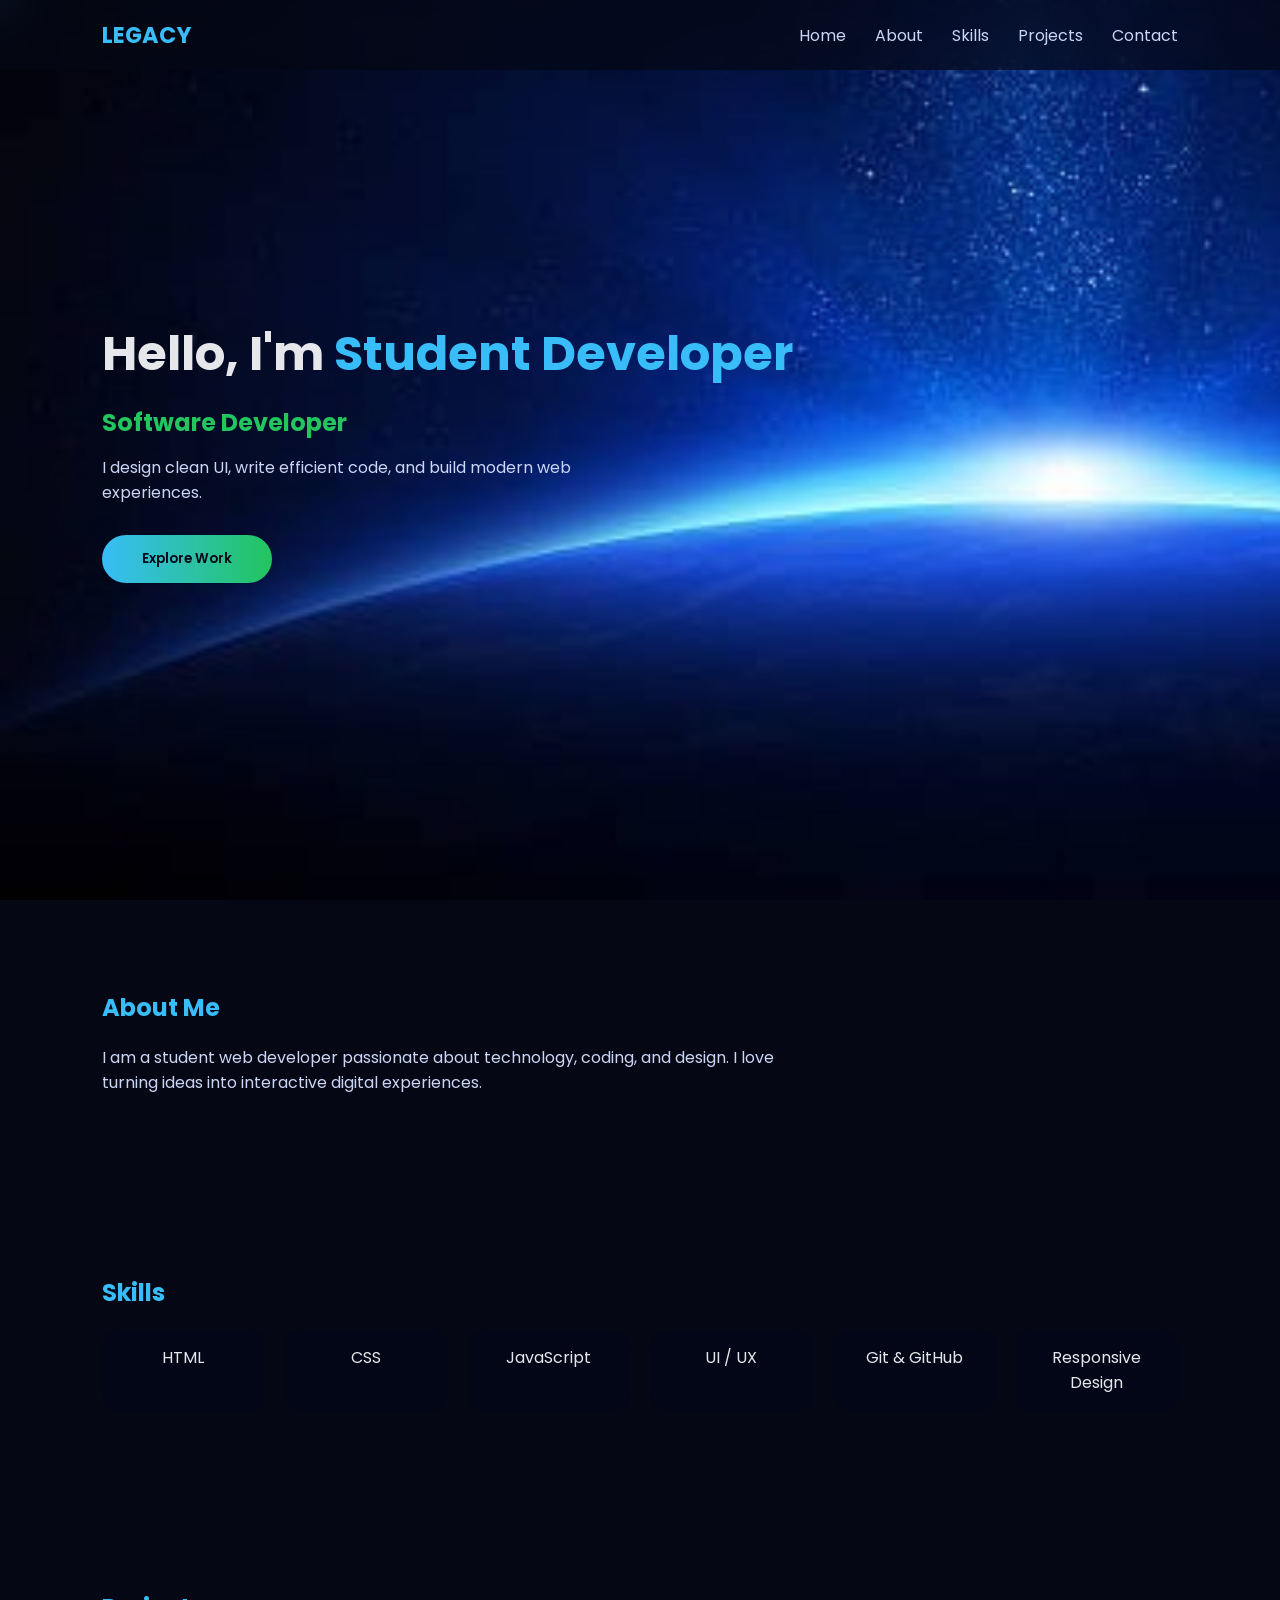
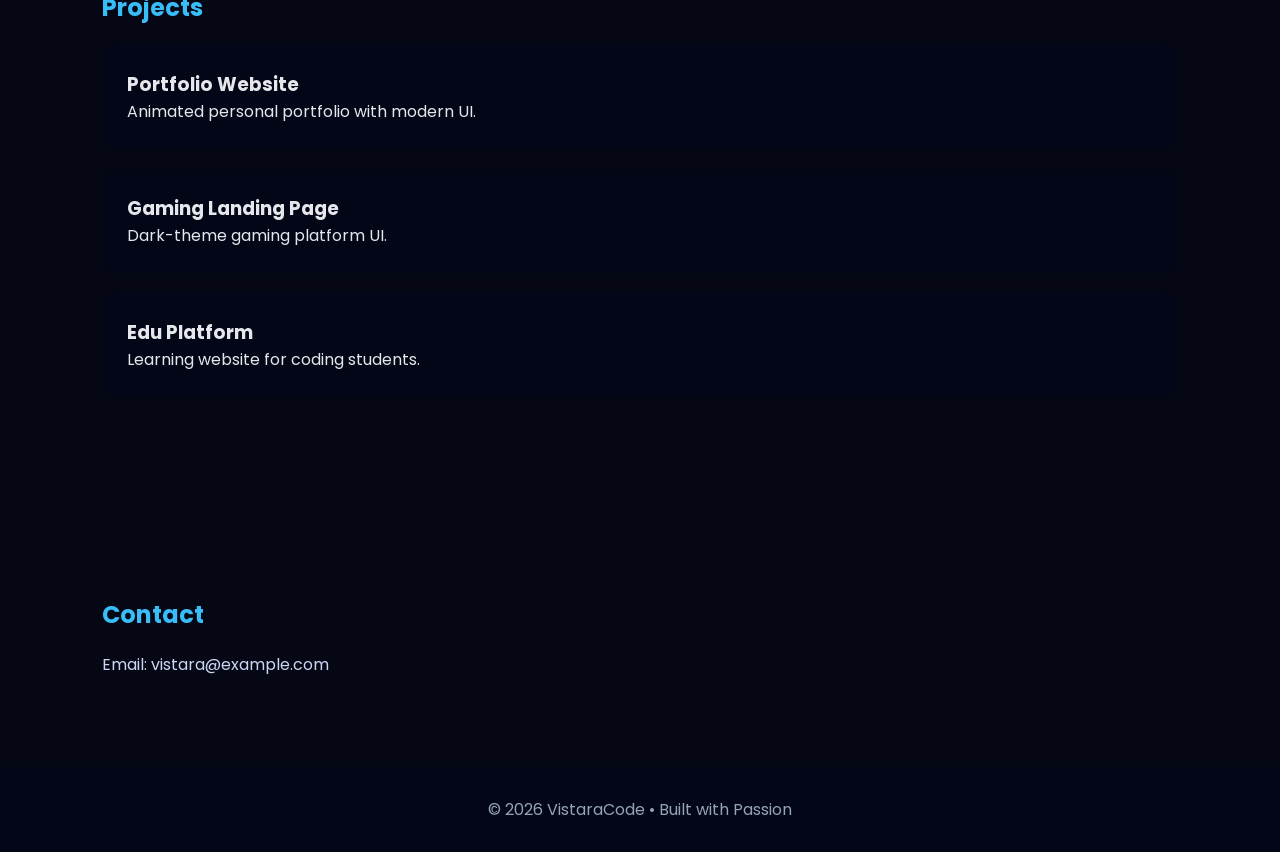
==== main.html @ fbb5d7d7 "main.html" ====
<!DOCTYPE html>
<html lang="en">
<head>
  <meta charset="UTF-8">
  <meta name="viewport" content="width=device-width, initial-scale=1.0">
  <title>Student Portfolio | Web Developer</title>

  <!-- Google Font -->
  <link href="https://fonts.googleapis.com/css2?family=Poppins:wght@300;400;600;700&display=swap" rel="stylesheet">

  <link rel="stylesheet" href="style.css">
</head>
<body>

<header>
  <div class="logo" style="">LEGACY</div>
  <nav>
    <a href="#home">Home</a>
    <a href="#about">About</a>
    <a href="#skills">Skills</a>
    <a href="#projects">Projects</a>
    <a href="#contact">Contact</a>
  </nav>
</header>

<!-- HERO -->
<section class="hero" id="home">
  <div class="hero-content">
    <h1>Hello, I'm <span>Student Developer</span></h1>
    <h2 id="role">Software Developer</h2>
    <p>I design clean UI, write efficient code, and build modern web experiences.</p>
    <button>Explore Work</button>
  </div>
</section>

<!-- ABOUT -->
<section class="about" id="about">
  <h2>About Me</h2>
  <p>
    I am a student web developer passionate about technology, coding, and design.
    I love turning ideas into interactive digital experiences.
  </p>
</section>

<!-- SKILLS -->
<section class="skills" id="skills">
  <h2>Skills</h2>
  <div class="skill-grid">
    <div class="skill-card">HTML</div>
    <div class="skill-card">CSS</div>
    <div class="skill-card">JavaScript</div>
    <div class="skill-card">UI / UX</div>
    <div class="skill-card">Git & GitHub</div>
    <div class="skill-card">Responsive Design</div>
  </div>
</section>

<!-- PROJECTS -->
<section class="projects" id="projects">
  <h2>Projects</h2>

  <div class="project-card">
    <h3>Portfolio Website</h3>
    <p>Animated personal portfolio with modern UI.</p>
  </div>

  <div class="project-card">
    <h3>Gaming Landing Page</h3>
    <p>Dark-theme gaming platform UI.</p>
  </div>

  <div class="project-card">
    <h3>Edu Platform</h3>
    <p>Learning website for coding students.</p>
  </div>
</section>

<!-- CONTACT -->
<section class="contact" id="contact">
  <h2>Contact</h2>
  <p>Email: vistara@example.com</p>
</section>

<footer>
  © 2026 VistaraCode • Built with Passion
</footer>
<div class="cursor-glow"></div>

<script src="script.js"></script>
</body>
</html>
---- style.css ----
*{
  margin:0;
  padding:0;
  box-sizing:border-box;
  font-family:'Poppins',sans-serif;
}
html{
  scroll-behavior:smooth;
}

*{
  transition:
    color .3s ease,
    background .3s ease,
    transform .3s ease,
    box-shadow .3s ease,
    opacity .3s ease;
}

body{
  background:#050814;
  color:#e5e7eb;
  overflow-x:hidden;
}

header{
  position:fixed;
  top:0;
  width:100%;
  padding:18px 8%;
  display:flex;
  justify-content:space-between;
  align-items:center;
  background:rgba(5,8,20,0.7);
  backdrop-filter:blur(10px);
  z-index:100;
}
header{
  transition:background .4s ease, box-shadow .4s ease;
}

header:hover{
  background:rgba(5,8,20,0.85);
  box-shadow:0 10px 30px rgba(0,0,0,.4);
}


.logo{
  font-size:1.4rem;
  font-weight:700;
  color:#38bdf8;
}

nav a{
  margin-left:25px;
  color:#cbd5f5;
  text-decoration:none;
  position:relative;
  transition:.3s;
}

nav a::after{
  content:'';
  position:absolute;
  bottom:-6px;
  left:0;
  width:0;
  height:2px;
  background:#38bdf8;
  transition:.3s;
}

nav a:hover{
  color:#38bdf8;
}
nav a:hover::after{
  width:100%;
}

/* HERO */
.hero{
  min-height:100vh;
  display:flex;
  align-items:center;
  padding:0 8%;
  background-image: url("Images/im.jpeg");
  background-size: cover;
}
.hero{
  position:relative;
  overflow:hidden;
}

.hero::after{
  content:'';
  position:absolute;
  inset:0;
  background:
    radial-gradient(circle at 20% 20%, rgba(56,189,248,.12), transparent 40%),
    radial-gradient(circle at 80% 80%, rgba(34,197,94,.12), transparent 40%);
  z-index:-1;
  transition:transform .2s ease;
}

.hero h1,
.hero h2,
.hero p{
  transition:transform .5s ease, opacity .5s ease;
}

.hero:hover h1{
  transform:translateY(-4px);
}

.hero:hover p{
  opacity:.9;
}


.hero-content{
  animation:fadeUp 1.2s ease forwards;
}

.hero h1{
  font-size:3rem;
}
.hero h1 span{
  color:#38bdf8;
}

.hero h2{
  margin:15px 0;
  color:#22c55e;
}

.hero p{
  max-width:500px;
  color:#cbd5f5;
}

.hero button{
  margin-top:30px;
  padding:14px 40px;
  border:none;
  border-radius:30px;
  background:linear-gradient(to right,#38bdf8,#22c55e);
  color:#020617;
  font-weight:600;
  cursor:pointer;
  transition:
    transform .3s ease,
    box-shadow .3s ease,
    background .4s ease;
}

.hero button:hover{
  transform:translateY(-3px) scale(1.05);
  box-shadow:0 20px 40px rgba(56,189,248,.4);
}


/* SECTIONS */
section{
  padding:90px 8%;
}

h2{
  color:#38bdf8;
  margin-bottom:20px;
}

/* ABOUT */
.about p{
  max-width:700px;
  color:#cbd5f5;
}

/* SKILLS */
.skill-grid{
  display:grid;
  grid-template-columns:repeat(auto-fit,minmax(150px,1fr));
  gap:20px;
}

.skill-card{
  background:#020617;
  padding:15px;
  text-align:center;
  border-radius:15px;
  transition:
    transform .35s ease,
    box-shadow .35s ease,
    background .35s ease;
}

.skill-card:hover{
  background:#020617;
  transform:translateY(-10px);
  box-shadow:0 20px 45px rgba(56,189,248,.35);
}

.project-card{
  background:#020617;
  padding:25px;
  border-radius:15px;
  margin-bottom:20px;
  transition:
    transform .35s ease,
    box-shadow .35s ease;
}

.project-card:hover{
  transform:translateY(-8px) scale(1.02);
  box-shadow:0 25px 55px rgba(34,197,94,.3);
}



/* CONTACT */
.contact p{
  color:#cbd5f5;
}

footer{
  text-align:center;
  padding:30px;
  background:#020617;
  color:#94a3b8;
}

@keyframes fadeUp{
  from{
    opacity:0;
    transform:translateY(40px);
  }
  to{
    opacity:1;
    transform:translateY(0);
  }
}

@media(max-width:768px){
  header{
    flex-direction:column;
    gap:10px;
  }
  .hero h1{
    font-size:2.2rem;
  }
}
.cursor-glow{
  position:fixed;
  top:0;
  left:0;
  width:150px;
  height:150px;
  border-radius:50%;
  pointer-events:none;
  background:radial-gradient(
    circle,
    rgba(56,189,248,0.15),
    rgba(56,189,248,0.05),
    transparent 60%
  );
  transform:translate(-50%,-50%);
  z-index:0;
  transition:opacity .3s ease;
}
.hero button,
.skill-card,
.project-card{
  transition:
    transform .25s ease,
    box-shadow .25s ease;
  will-change:transform;
}
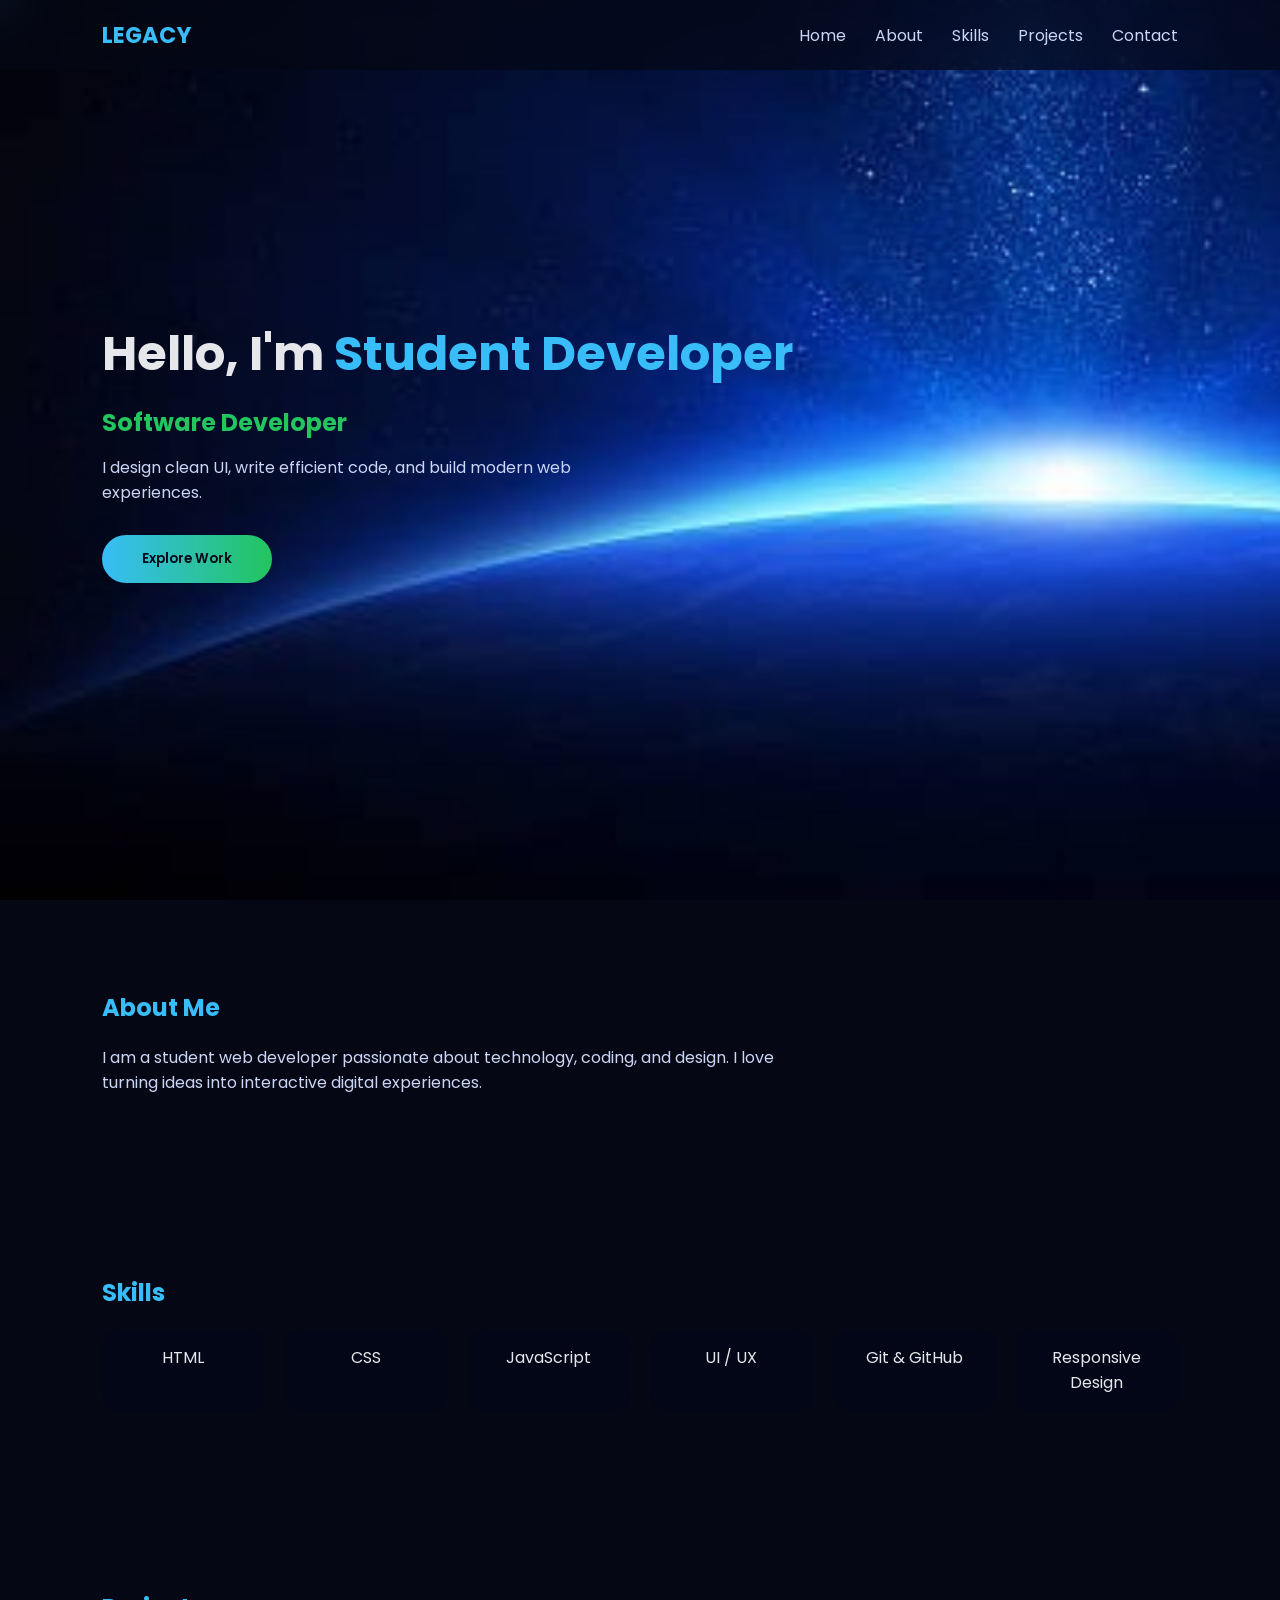
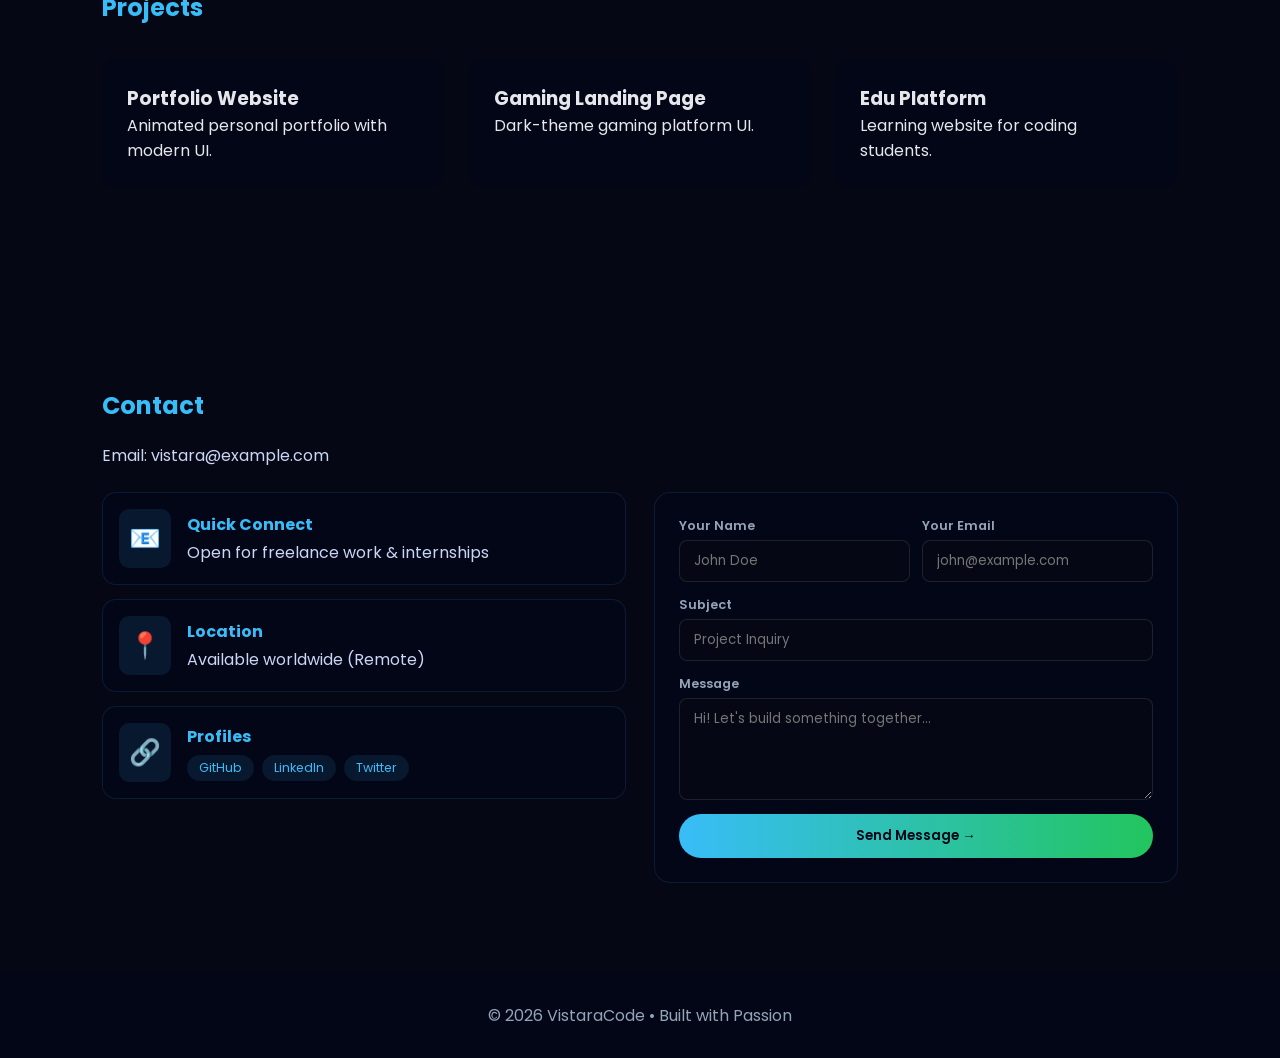
==== commit 8719a46b: "contact" ====
--- a/main.html
+++ b/main.html
@@ -13,7 +13,7 @@
 <body>
 
 <header>
-  <div class="logo" style="">LEGACY</div>
+  <div class="logo">LEGACY</div>
   <nav>
     <a href="#home">Home</a>
     <a href="#about">About</a>
@@ -79,6 +79,56 @@
 <section class="contact" id="contact">
   <h2>Contact</h2>
   <p>Email: vistara@example.com</p>
+  <div class="contact-wrapper">
+    <div class="contact-info">
+      <div class="info-card">
+        <span class="info-icon">&#128231;</span>
+        <div class="info-text">
+          <h3>Quick Connect</h3>
+          <p>Open for freelance work &amp; internships</p>
+        </div>
+      </div>
+      <div class="info-card">
+        <span class="info-icon">&#128205;</span>
+        <div class="info-text">
+          <h3>Location</h3>
+          <p>Available worldwide (Remote)</p>
+        </div>
+      </div>
+      <div class="info-card">
+        <span class="info-icon">&#128279;</span>
+        <div class="info-text">
+          <h3>Profiles</h3>
+          <div class="social-tags">
+            <a href="https://github.com" target="_blank" rel="noreferrer">GitHub</a>
+            <a href="https://linkedin.com" target="_blank" rel="noreferrer">LinkedIn</a>
+            <a href="https://twitter.com" target="_blank" rel="noreferrer">Twitter</a>
+          </div>
+        </div>
+      </div>
+    </div>
+    <form class="contact-form" onsubmit="event.preventDefault();alert('Message sent successfully!');">
+      <div class="form-row">
+        <div class="form-group">
+          <label for="c-name">Your Name</label>
+          <input type="text" id="c-name" placeholder="John Doe" required>
+        </div>
+        <div class="form-group">
+          <label for="c-email">Your Email</label>
+          <input type="email" id="c-email" placeholder="john@example.com" required>
+        </div>
+      </div>
+      <div class="form-group">
+        <label for="c-sub">Subject</label>
+        <input type="text" id="c-sub" placeholder="Project Inquiry" required>
+      </div>
+      <div class="form-group">
+        <label for="c-msg">Message</label>
+        <textarea id="c-msg" rows="4" placeholder="Hi! Let's build something together..." required></textarea>
+      </div>
+      <button type="submit" class="contact-btn">Send Message &rarr;</button>
+    </form>
+  </div>
 </section>
 
 <footer>
--- a/style.css
+++ b/style.css
@@ -274,3 +274,53 @@
     box-shadow .25s ease;
   will-change:transform;
 }
+.projects{display:grid;grid-template-columns:repeat(auto-fit,minmax(260px,1fr));gap:24px;}
+.projects h2{grid-column:1/-1;margin-bottom:10px;}
+.contact-wrapper{
+  display:grid;
+  grid-template-columns:repeat(auto-fit,minmax(280px,1fr));
+  gap:28px;
+  margin-top:24px;
+}
+.contact-info{display:flex;flex-direction:column;gap:14px;}
+.info-card{
+  display:flex;
+  align-items:center;
+  gap:16px;
+  background:#020617;
+  padding:16px;
+  border-radius:14px;
+  border:1px solid rgba(56,189,248,.12);
+}
+.info-card:hover{border-color:#38bdf8;transform:translateX(5px);}
+.info-icon{font-size:1.6rem;background:rgba(56,189,248,.1);padding:10px;border-radius:10px;}
+.info-text h3{font-size:1rem;color:#38bdf8;margin-bottom:3px;}
+.social-tags{display:flex;gap:8px;margin-top:6px;}
+.social-tags a{padding:4px 12px;background:rgba(56,189,248,.1);color:#38bdf8;border-radius:20px;font-size:.78rem;text-decoration:none;}
+.social-tags a:hover{background:#38bdf8;color:#020617;}
+.contact-form{
+  display:flex;
+  flex-direction:column;
+  gap:14px;
+  background:#020617;
+  padding:24px;
+  border-radius:16px;
+  border:1px solid rgba(56,189,248,.12);
+}
+.form-row{display:flex;gap:12px;}
+.form-group{display:flex;flex-direction:column;gap:5px;flex:1;}
+.form-group label{font-size:.8rem;font-weight:600;color:#94a3b8;}
+.form-group input,
+.form-group textarea{
+  width:100%;
+  padding:10px 14px;
+  background:#050814;
+  border:1px solid rgba(255,255,255,.1);
+  border-radius:8px;
+  color:#fff;
+  font-family:inherit;
+}
+.form-group input:focus,.form-group textarea:focus{border-color:#38bdf8;box-shadow:0 0 12px rgba(56,189,248,.25);}
+.contact-btn{padding:12px 28px;border:none;border-radius:25px;background:linear-gradient(to right,#38bdf8,#22c55e);color:#020617;font-weight:600;cursor:pointer;}
+.contact-btn:hover{transform:translateY(-2px);box-shadow:0 12px 25px rgba(56,189,248,.4);}
+@media(max-width:600px){.form-row{flex-direction:column;}}
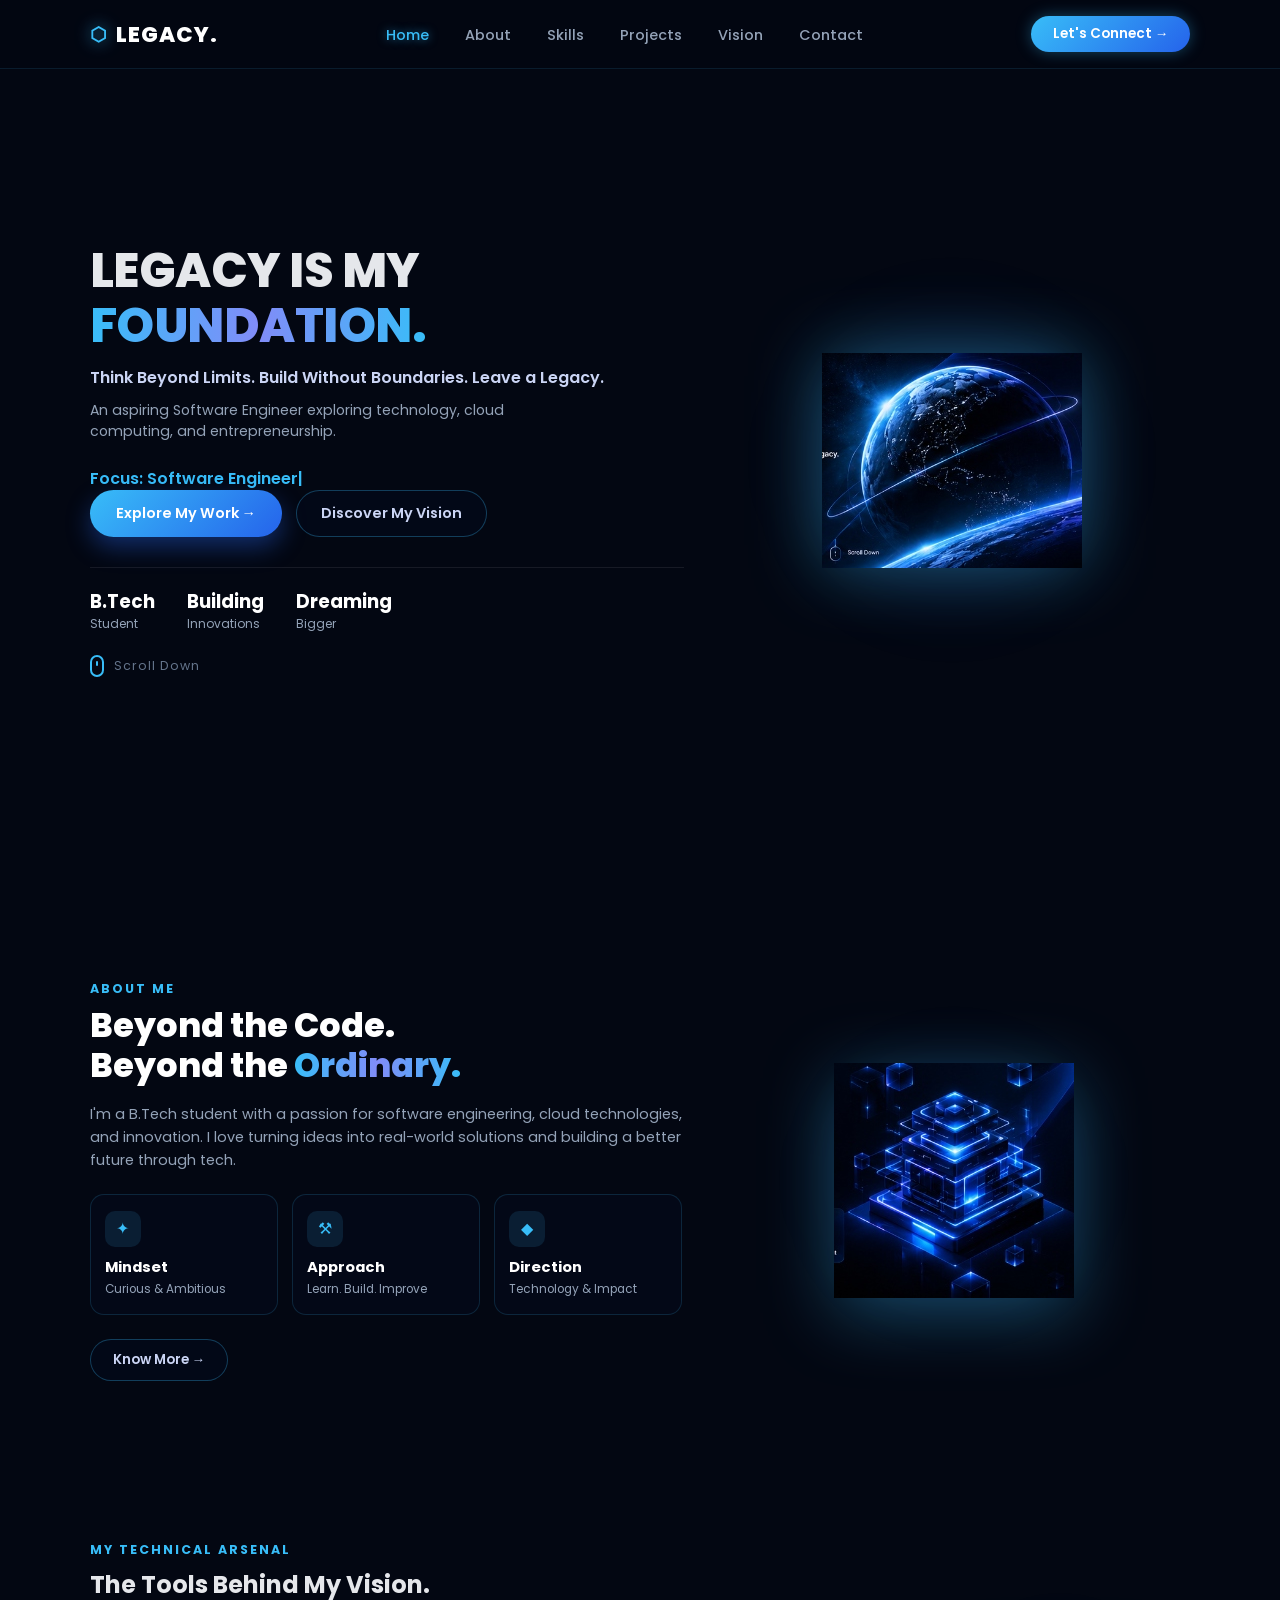
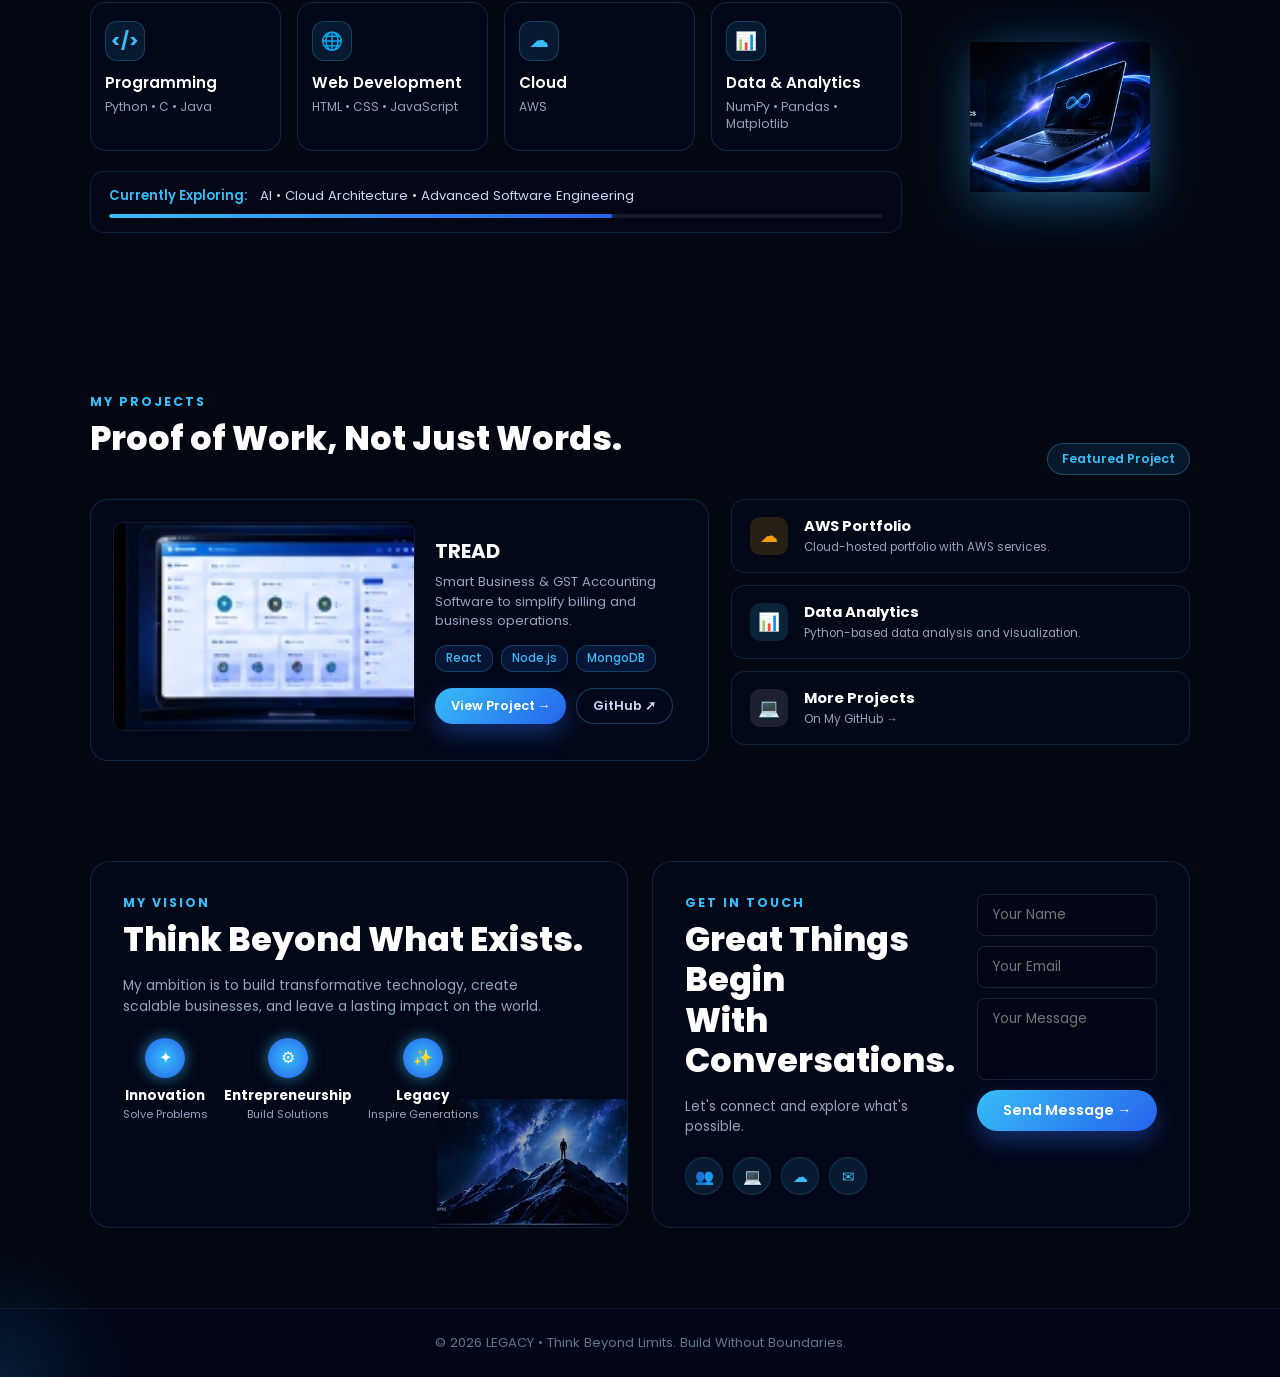
==== commit 14aa91f2: "Javascript added" ====
--- a/main.html
+++ b/main.html
@@ -3,139 +3,207 @@
 <head>
   <meta charset="UTF-8">
   <meta name="viewport" content="width=device-width, initial-scale=1.0">
-  <title>Student Portfolio | Web Developer</title>
-
-  <!-- Google Font -->
-  <link href="https://fonts.googleapis.com/css2?family=Poppins:wght@300;400;600;700&display=swap" rel="stylesheet">
-
+  <title>LEGACY | Software Engineer &amp; Developer</title>
+  <link href="https://fonts.googleapis.com/css2?family=Poppins:wght@300;400;500;600;700;800&display=swap" rel="stylesheet">
   <link rel="stylesheet" href="style.css">
 </head>
 <body>
 
 <header>
-  <div class="logo">LEGACY</div>
+  <div class="logo"><span class="logo-icon">&#11041;</span> LEGACY.</div>
   <nav>
     <a href="#home">Home</a>
     <a href="#about">About</a>
     <a href="#skills">Skills</a>
     <a href="#projects">Projects</a>
+    <a href="#vision">Vision</a>
     <a href="#contact">Contact</a>
   </nav>
+  <a href="#contact" class="nav-btn">Let's Connect &rarr;</a>
 </header>
 
 <!-- HERO -->
 <section class="hero" id="home">
-  <div class="hero-content">
-    <h1>Hello, I'm <span>Student Developer</span></h1>
-    <h2 id="role">Software Developer</h2>
-    <p>I design clean UI, write efficient code, and build modern web experiences.</p>
-    <button>Explore Work</button>
+  <div class="hero-left">
+    <h1 class="hero-title">LEGACY IS MY<br><span class="gradient-text">FOUNDATION.</span></h1>
+    <p class="hero-sub">Think Beyond Limits. Build Without Boundaries. Leave a Legacy.</p>
+    <p class="hero-desc">An aspiring Software Engineer exploring technology, cloud computing, and entrepreneurship.</p>
+    <div class="hero-actions">
+      <a href="#projects" class="btn-primary">Explore My Work &rarr;</a>
+      <a href="#vision" class="btn-outline">Discover My Vision</a>
+    </div>
+    <div class="hero-stats">
+      <div class="stat-item"><h4>B.Tech</h4><p>Student</p></div>
+      <div class="stat-item"><h4>Building</h4><p>Innovations</p></div>
+      <div class="stat-item"><h4>Dreaming</h4><p>Bigger</p></div>
+    </div>
+    <div class="scroll-down"><span class="mouse-icon"></span> Scroll Down</div>
+  </div>
+  <div class="hero-visual">
+    <div class="globe-glow"></div>
+    <img src="Images/hero-globe.png" alt="Cosmic Tech Globe" class="globe-img">
   </div>
 </section>
 
 <!-- ABOUT -->
 <section class="about" id="about">
-  <h2>About Me</h2>
-  <p>
-    I am a student web developer passionate about technology, coding, and design.
-    I love turning ideas into interactive digital experiences.
-  </p>
+  <div class="about-left">
+    <div class="section-tag">ABOUT ME</div>
+    <h2 class="section-title">Beyond the Code.<br>Beyond the <span class="gradient-text">Ordinary.</span></h2>
+    <p class="about-desc">I'm a B.Tech student with a passion for software engineering, cloud technologies, and innovation. I love turning ideas into real-world solutions and building a better future through tech.</p>
+    <div class="about-cards">
+      <div class="about-card">
+        <div class="card-icon">&#10022;</div>
+        <h4>Mindset</h4>
+        <p>Curious &amp; Ambitious</p>
+      </div>
+      <div class="about-card">
+        <div class="card-icon">&#9874;</div>
+        <h4>Approach</h4>
+        <p>Learn. Build. Improve</p>
+      </div>
+      <div class="about-card">
+        <div class="card-icon">&#9670;</div>
+        <h4>Direction</h4>
+        <p>Technology &amp; Impact</p>
+      </div>
+    </div>
+    <a href="#contact" class="btn-outline btn-know">Know More &rarr;</a>
+  </div>
+  <div class="about-visual">
+    <div class="stack-glow"></div>
+    <img src="Images/about-stack.png" alt="3D Isometric Tech Stack" class="stack-img">
+  </div>
 </section>
 
 <!-- SKILLS -->
 <section class="skills" id="skills">
-  <h2>Skills</h2>
-  <div class="skill-grid">
-    <div class="skill-card">HTML</div>
-    <div class="skill-card">CSS</div>
-    <div class="skill-card">JavaScript</div>
-    <div class="skill-card">UI / UX</div>
-    <div class="skill-card">Git & GitHub</div>
-    <div class="skill-card">Responsive Design</div>
+  <div class="section-tag">MY TECHNICAL ARSENAL</div>
+  <h2 class="arsenal-title">The Tools Behind My Vision.</h2>
+  <div class="arsenal-layout">
+    <div class="arsenal-main">
+      <div class="arsenal-grid">
+        <div class="arsenal-card">
+          <div class="arsenal-icon">&lt;/&gt;</div>
+          <h3>Programming</h3>
+          <p>Python &bull; C &bull; Java</p>
+        </div>
+        <div class="arsenal-card">
+          <div class="arsenal-icon">&#127760;</div>
+          <h3>Web Development</h3>
+          <p>HTML &bull; CSS &bull; JavaScript</p>
+        </div>
+        <div class="arsenal-card">
+          <div class="arsenal-icon">&#9729;</div>
+          <h3>Cloud</h3>
+          <p>AWS</p>
+        </div>
+        <div class="arsenal-card">
+          <div class="arsenal-icon">&#128202;</div>
+          <h3>Data &amp; Analytics</h3>
+          <p>NumPy &bull; Pandas &bull; Matplotlib</p>
+        </div>
+      </div>
+      <div class="exploring-box">
+        <div class="exploring-header">
+          <span class="exploring-tag">Currently Exploring:</span>
+          <span class="exploring-desc">AI &bull; Cloud Architecture &bull; Advanced Software Engineering</span>
+        </div>
+        <div class="exploring-bar"><div class="exploring-fill"></div></div>
+      </div>
+    </div>
+    <div class="arsenal-visual">
+      <div class="visual-glow"></div>
+      <img src="Images/skills-laptop.png" alt="Futuristic Tech Workspace">
+    </div>
   </div>
 </section>
 
 <!-- PROJECTS -->
 <section class="projects" id="projects">
-  <h2>Projects</h2>
-
-  <div class="project-card">
-    <h3>Portfolio Website</h3>
-    <p>Animated personal portfolio with modern UI.</p>
-  </div>
-
-  <div class="project-card">
-    <h3>Gaming Landing Page</h3>
-    <p>Dark-theme gaming platform UI.</p>
-  </div>
-
-  <div class="project-card">
-    <h3>Edu Platform</h3>
-    <p>Learning website for coding students.</p>
-  </div>
-</section>
-
-<!-- CONTACT -->
-<section class="contact" id="contact">
-  <h2>Contact</h2>
-  <p>Email: vistara@example.com</p>
-  <div class="contact-wrapper">
-    <div class="contact-info">
-      <div class="info-card">
-        <span class="info-icon">&#128231;</span>
-        <div class="info-text">
-          <h3>Quick Connect</h3>
-          <p>Open for freelance work &amp; internships</p>
-        </div>
-      </div>
-      <div class="info-card">
-        <span class="info-icon">&#128205;</span>
-        <div class="info-text">
-          <h3>Location</h3>
-          <p>Available worldwide (Remote)</p>
-        </div>
-      </div>
-      <div class="info-card">
-        <span class="info-icon">&#128279;</span>
-        <div class="info-text">
-          <h3>Profiles</h3>
-          <div class="social-tags">
-            <a href="https://github.com" target="_blank" rel="noreferrer">GitHub</a>
-            <a href="https://linkedin.com" target="_blank" rel="noreferrer">LinkedIn</a>
-            <a href="https://twitter.com" target="_blank" rel="noreferrer">Twitter</a>
-          </div>
-        </div>
-      </div>
-    </div>
-    <form class="contact-form" onsubmit="event.preventDefault();alert('Message sent successfully!');">
-      <div class="form-row">
-        <div class="form-group">
-          <label for="c-name">Your Name</label>
-          <input type="text" id="c-name" placeholder="John Doe" required>
-        </div>
-        <div class="form-group">
-          <label for="c-email">Your Email</label>
-          <input type="email" id="c-email" placeholder="john@example.com" required>
-        </div>
-      </div>
-      <div class="form-group">
-        <label for="c-sub">Subject</label>
-        <input type="text" id="c-sub" placeholder="Project Inquiry" required>
-      </div>
-      <div class="form-group">
-        <label for="c-msg">Message</label>
-        <textarea id="c-msg" rows="4" placeholder="Hi! Let's build something together..." required></textarea>
-      </div>
-      <button type="submit" class="contact-btn">Send Message &rarr;</button>
+  <div class="projects-top">
+    <div>
+      <div class="section-tag">MY PROJECTS</div>
+      <h2 class="section-title">Proof of Work, Not Just Words.</h2>
+    </div>
+    <span class="badge-featured">Featured Project</span>
+  </div>
+  <div class="projects-layout">
+    <div class="featured-card">
+      <div class="mockup-wrap">
+        <img src="Images/project-mockup.png" alt="TREAD Dashboard UI" class="mockup-img">
+      </div>
+      <div class="featured-details">
+        <h3>TREAD</h3>
+        <p>Smart Business &amp; GST Accounting Software to simplify billing and business operations.</p>
+        <div class="tech-tags">
+          <span>React</span><span>Node.js</span><span>MongoDB</span>
+        </div>
+        <div class="project-btns">
+          <a href="#" class="btn-primary btn-sm">View Project &rarr;</a>
+          <a href="https://github.com/prince2406modi-dev/Tread" target="_blank" class="btn-outline btn-sm">GitHub &#10138;</a>
+        </div>
+      </div>
+    </div>
+    <div class="side-projects">
+      <div class="mini-card">
+        <div class="mini-icon icon-aws">&#9729;</div>
+        <div><h4>AWS Portfolio</h4><p>Cloud-hosted portfolio with AWS services.</p></div>
+      </div>
+      <div class="mini-card">
+        <div class="mini-icon icon-data">&#128202;</div>
+        <div><h4>Data Analytics</h4><p>Python-based data analysis and visualization.</p></div>
+      </div>
+      <a href="https://github.com" target="_blank" class="mini-card mini-link">
+        <div class="mini-icon icon-gh">&#128187;</div>
+        <div><h4>More Projects</h4><p>On My GitHub &rarr;</p></div>
+      </a>
+    </div>
+  </div>
+</section>
+
+<!-- BOTTOM ROW: VISION & CONTACT -->
+<div class="bottom-grid">
+  <!-- VISION -->
+  <section class="vision" id="vision">
+    <div class="vision-content">
+      <div class="section-tag">MY VISION</div>
+      <h2 class="section-title">Think Beyond What Exists.</h2>
+      <p class="vision-desc">My ambition is to build transformative technology, create scalable businesses, and leave a lasting impact on the world.</p>
+      <div class="vision-pillars">
+        <div class="pillar-item"><div class="pillar-orb">&#10022;</div><h4>Innovation</h4><p>Solve Problems</p></div>
+        <div class="pillar-item"><div class="pillar-orb">&#9881;</div><h4>Entrepreneurship</h4><p>Build Solutions</p></div>
+        <div class="pillar-item"><div class="pillar-orb">&#10024;</div><h4>Legacy</h4><p>Inspire Generations</p></div>
+      </div>
+    </div>
+    <img src="Images/vision-mountain.png" alt="Cosmic Vision Peak" class="vision-bg-img">
+  </section>
+
+  <!-- CONTACT -->
+  <section class="contact" id="contact">
+    <div class="contact-info-panel">
+      <div class="section-tag">GET IN TOUCH</div>
+      <h2 class="section-title">Great Things Begin<br>With Conversations.</h2>
+      <p class="contact-sub">Let's connect and explore what's possible.</p>
+      <div class="social-row">
+        <a href="https://linkedin.com" target="_blank" aria-label="LinkedIn">&#128101;</a>
+        <a href="https://github.com" target="_blank" aria-label="GitHub">&#128187;</a>
+        <a href="#" aria-label="AWS">&#9729;</a>
+        <a href="mailto:vistara@example.com" aria-label="Email">&#9993;</a>
+      </div>
+    </div>
+    <form class="quick-form" onsubmit="event.preventDefault();alert('Message sent successfully!');">
+      <input type="text" placeholder="Your Name" required>
+      <input type="email" placeholder="Your Email" required>
+      <textarea rows="3" placeholder="Your Message" required></textarea>
+      <button type="submit" class="btn-primary btn-full">Send Message &rarr;</button>
     </form>
-  </div>
-</section>
+  </section>
+</div>
 
 <footer>
-  © 2026 VistaraCode • Built with Passion
+  &copy; 2026 LEGACY &bull; Think Beyond Limits. Build Without Boundaries.
 </footer>
-<div class="cursor-glow"></div>
-
-<script src="script.js"></script>
+<script src="main.js"></script>
 </body>
 </html>
--- a/style.css
+++ b/style.css
@@ -1,326 +1,395 @@
-*{
-  margin:0;
-  padding:0;
-  box-sizing:border-box;
-  font-family:'Poppins',sans-serif;
-}
-html{
-  scroll-behavior:smooth;
-}
-
-*{
-  transition:
-    color .3s ease,
-    background .3s ease,
-    transform .3s ease,
-    box-shadow .3s ease,
-    opacity .3s ease;
-}
-
-body{
-  background:#050814;
-  color:#e5e7eb;
-  overflow-x:hidden;
-}
-
-header{
-  position:fixed;
-  top:0;
-  width:100%;
-  padding:18px 8%;
-  display:flex;
-  justify-content:space-between;
-  align-items:center;
-  background:rgba(5,8,20,0.7);
-  backdrop-filter:blur(10px);
-  z-index:100;
-}
-header{
-  transition:background .4s ease, box-shadow .4s ease;
-}
-
-header:hover{
-  background:rgba(5,8,20,0.85);
-  box-shadow:0 10px 30px rgba(0,0,0,.4);
-}
-
-
-.logo{
-  font-size:1.4rem;
-  font-weight:700;
-  color:#38bdf8;
-}
-
-nav a{
-  margin-left:25px;
-  color:#cbd5f5;
-  text-decoration:none;
-  position:relative;
-  transition:.3s;
-}
-
-nav a::after{
-  content:'';
-  position:absolute;
-  bottom:-6px;
-  left:0;
-  width:0;
-  height:2px;
-  background:#38bdf8;
-  transition:.3s;
-}
-
-nav a:hover{
-  color:#38bdf8;
-}
-nav a:hover::after{
-  width:100%;
+* {
+  margin: 0; padding: 0;
+  box-sizing: border-box;
+  font-family: 'Poppins', sans-serif;
+}
+html { scroll-behavior: smooth; }
+body {
+  background: #030712;
+  color: #e5e7eb;
+  overflow-x: hidden;
+}
+/* HEADER */
+header {
+  position: fixed; top: 0; width: 100%;
+  padding: 16px 7%;
+  display: flex; justify-content: space-between; align-items: center;
+  background: rgba(3, 7, 18, 0.75);
+  backdrop-filter: blur(12px);
+  border-bottom: 1px solid rgba(56, 189, 248, 0.12);
+  z-index: 100;
+}
+.logo {
+  font-size: 1.35rem; font-weight: 800; color: #fff;
+  display: flex; align-items: center; gap: 8px; letter-spacing: 1px;
+}
+.logo-icon {
+  color: #38bdf8; font-size: 1.2rem;
+  filter: drop-shadow(0 0 8px #38bdf8);
+}
+nav a {
+  margin: 0 16px; color: #94a3b8;
+  text-decoration: none; font-size: 0.9rem; font-weight: 500;
+  transition: color 0.3s;
+}
+nav a:hover { color: #38bdf8; }
+.nav-btn {
+  padding: 8px 22px; border-radius: 25px;
+  background: linear-gradient(135deg, #38bdf8, #2563eb);
+  color: #fff; text-decoration: none;
+  font-size: 0.85rem; font-weight: 600;
+  box-shadow: 0 0 15px rgba(56, 189, 248, 0.35);
+  transition: transform 0.3s, box-shadow 0.3s;
+}
+.nav-btn:hover {
+  transform: translateY(-2px);
+  box-shadow: 0 0 25px rgba(56, 189, 248, 0.6);
+}
+
+/* GLOBAL SECTIONS */
+section { padding: 80px 7%; position: relative; }
+.section-tag {
+  color: #38bdf8; font-size: 0.78rem; font-weight: 700;
+  letter-spacing: 2px; text-transform: uppercase; margin-bottom: 8px;
+}
+.section-title {
+  font-size: 2.1rem; font-weight: 800; color: #fff;
+  line-height: 1.2; margin-bottom: 16px;
+}
+.gradient-text {
+  background: linear-gradient(90deg, #38bdf8, #818cf8, #38bdf8);
+  -webkit-background-clip: text;
+  -webkit-text-fill-color: transparent;
+}
+.btn-primary {
+  display: inline-flex; align-items: center; gap: 8px;
+  padding: 12px 26px; border-radius: 30px;
+  background: linear-gradient(135deg, #38bdf8, #2563eb);
+  color: #fff; font-weight: 600; font-size: 0.9rem;
+  text-decoration: none; border: none; cursor: pointer;
+  box-shadow: 0 10px 25px rgba(37, 99, 235, 0.4);
+  transition: transform 0.3s, box-shadow 0.3s;
+}
+.btn-primary:hover {
+  transform: translateY(-2px);
+  box-shadow: 0 14px 30px rgba(56, 189, 248, 0.5);
+}
+.btn-outline {
+  display: inline-flex; align-items: center; gap: 8px;
+  padding: 12px 24px; border-radius: 30px;
+  background: rgba(4, 9, 26, 0.7);
+  border: 1px solid rgba(56, 189, 248, 0.3);
+  color: #cbd5f5; font-weight: 600; font-size: 0.9rem;
+  text-decoration: none;
+  transition: border-color 0.3s, color 0.3s, transform 0.3s;
+}
+.btn-outline:hover {
+  border-color: #38bdf8; color: #38bdf8; transform: translateY(-2px);
 }
 
 /* HERO */
-.hero{
-  min-height:100vh;
-  display:flex;
-  align-items:center;
-  padding:0 8%;
-  background-image: url("Images/im.jpeg");
-  background-size: cover;
-}
-.hero{
-  position:relative;
-  overflow:hidden;
-}
-
-.hero::after{
-  content:'';
-  position:absolute;
-  inset:0;
-  background:
-    radial-gradient(circle at 20% 20%, rgba(56,189,248,.12), transparent 40%),
-    radial-gradient(circle at 80% 80%, rgba(34,197,94,.12), transparent 40%);
-  z-index:-1;
-  transition:transform .2s ease;
-}
-
-.hero h1,
-.hero h2,
-.hero p{
-  transition:transform .5s ease, opacity .5s ease;
-}
-
-.hero:hover h1{
-  transform:translateY(-4px);
-}
-
-.hero:hover p{
-  opacity:.9;
-}
-
-
-.hero-content{
-  animation:fadeUp 1.2s ease forwards;
-}
-
-.hero h1{
-  font-size:3rem;
-}
-.hero h1 span{
-  color:#38bdf8;
-}
-
-.hero h2{
-  margin:15px 0;
-  color:#22c55e;
-}
-
-.hero p{
-  max-width:500px;
-  color:#cbd5f5;
-}
-
-.hero button{
-  margin-top:30px;
-  padding:14px 40px;
-  border:none;
-  border-radius:30px;
-  background:linear-gradient(to right,#38bdf8,#22c55e);
-  color:#020617;
-  font-weight:600;
-  cursor:pointer;
-  transition:
-    transform .3s ease,
-    box-shadow .3s ease,
-    background .4s ease;
-}
-
-.hero button:hover{
-  transform:translateY(-3px) scale(1.05);
-  box-shadow:0 20px 40px rgba(56,189,248,.4);
-}
-
-
-/* SECTIONS */
-section{
-  padding:90px 8%;
-}
-
-h2{
-  color:#38bdf8;
-  margin-bottom:20px;
+.hero {
+  min-height: 100vh;
+  display: grid; grid-template-columns: 1.25fr 1fr;
+  align-items: center; gap: 30px; padding-top: 100px;
+}
+.hero-title {
+  font-size: 3rem; font-weight: 800; line-height: 1.15;
+  letter-spacing: -0.5px; margin-bottom: 12px;
+}
+.hero-sub {
+  font-size: 1rem; font-weight: 600; color: #cbd5f5; margin-bottom: 10px;
+}
+.hero-desc {
+  font-size: 0.88rem; color: #94a3b8; max-width: 480px;
+  line-height: 1.5; margin-bottom: 24px;
+}
+.hero-actions { display: flex; gap: 14px; margin-bottom: 30px; flex-wrap: wrap; }
+.hero-stats {
+  display: flex; gap: 32px; padding-top: 20px;
+  border-top: 1px solid rgba(255, 255, 255, 0.08); margin-bottom: 22px;
+}
+.stat-item h4 { font-size: 1.15rem; color: #fff; font-weight: 700; }
+.stat-item p { font-size: 0.75rem; color: #94a3b8; }
+.scroll-down {
+  display: flex; align-items: center; gap: 10px;
+  font-size: 0.78rem; color: #64748b; letter-spacing: 1px;
+}
+.mouse-icon {
+  width: 14px; height: 22px; border: 2px solid #38bdf8;
+  border-radius: 10px; position: relative;
+}
+.mouse-icon::after {
+  content: ''; position: absolute; top: 4px; left: 50%;
+  transform: translateX(-50%); width: 2px; height: 5px;
+  background: #38bdf8; border-radius: 2px;
+  animation: scrollDot 1.5s infinite;
+}
+.hero-visual {
+  position: relative; display: flex; align-items: center; justify-content: center;
+}
+.globe-glow {
+  position: absolute; width: 320px; height: 320px;
+  background: radial-gradient(circle, rgba(56, 189, 248, 0.35), rgba(37, 99, 235, 0.15), transparent 70%);
+  border-radius: 50%; filter: blur(35px);
+  animation: pulseGlow 5s infinite alternate;
+}
+.globe-img {
+  position: relative; z-index: 1; max-width: 100%;
+  filter: drop-shadow(0 0 35px rgba(56, 189, 248, 0.4));
+  animation: floatAnim 6s ease-in-out infinite alternate;
 }
 
 /* ABOUT */
-.about p{
-  max-width:700px;
-  color:#cbd5f5;
-}
-
-/* SKILLS */
-.skill-grid{
-  display:grid;
-  grid-template-columns:repeat(auto-fit,minmax(150px,1fr));
-  gap:20px;
-}
-
-.skill-card{
-  background:#020617;
-  padding:15px;
-  text-align:center;
-  border-radius:15px;
-  transition:
-    transform .35s ease,
-    box-shadow .35s ease,
-    background .35s ease;
-}
-
-.skill-card:hover{
-  background:#020617;
-  transform:translateY(-10px);
-  box-shadow:0 20px 45px rgba(56,189,248,.35);
-}
-
-.project-card{
-  background:#020617;
-  padding:25px;
-  border-radius:15px;
-  margin-bottom:20px;
-  transition:
-    transform .35s ease,
-    box-shadow .35s ease;
-}
-
-.project-card:hover{
-  transform:translateY(-8px) scale(1.02);
-  box-shadow:0 25px 55px rgba(34,197,94,.3);
-}
-
-
+.about {
+  display: grid; grid-template-columns: 1.25fr 1fr;
+  align-items: center; gap: 35px;
+}
+.about-desc {
+  font-size: 0.9rem; color: #94a3b8; line-height: 1.6; margin-bottom: 22px;
+}
+.about-cards {
+  display: grid; grid-template-columns: repeat(3, 1fr);
+  gap: 14px; margin-bottom: 24px;
+}
+.about-card {
+  background: rgba(4, 9, 26, 0.8);
+  border: 1px solid rgba(56, 189, 248, 0.16);
+  border-radius: 14px; padding: 16px 14px;
+  transition: transform 0.3s, border-color 0.3s;
+}
+.about-card:hover { transform: translateY(-4px); border-color: #38bdf8; }
+.card-icon {
+  width: 36px; height: 36px; border-radius: 10px;
+  background: rgba(56, 189, 248, 0.12); color: #38bdf8;
+  display: flex; align-items: center; justify-content: center;
+  font-size: 1rem; margin-bottom: 10px;
+}
+.about-card h4 { font-size: 0.92rem; color: #fff; margin-bottom: 3px; }
+.about-card p { font-size: 0.74rem; color: #94a3b8; }
+.btn-know { font-size: 0.84rem; padding: 10px 22px; }
+.about-visual {
+  position: relative; display: flex; align-items: center; justify-content: center;
+}
+.stack-glow {
+  position: absolute; width: 280px; height: 280px;
+  background: radial-gradient(circle, rgba(56, 189, 248, 0.3), rgba(37, 99, 235, 0.12), transparent 70%);
+  border-radius: 50%; filter: blur(30px);
+}
+.stack-img {
+  position: relative; z-index: 1; max-width: 100%;
+  filter: drop-shadow(0 15px 35px rgba(56, 189, 248, 0.35));
+  animation: floatAnim 5s ease-in-out infinite alternate;
+}
+
+/* SKILLS - ARSENAL */
+.arsenal-layout {
+  display: grid; grid-template-columns: 1fr 260px;
+  gap: 28px; align-items: center;
+}
+.arsenal-grid {
+  display: grid; grid-template-columns: repeat(auto-fit, minmax(170px, 1fr));
+  gap: 16px;
+}
+.arsenal-card {
+  background: rgba(4, 9, 26, 0.85);
+  border: 1px solid rgba(56, 189, 248, 0.18);
+  border-radius: 16px; padding: 18px 14px;
+  position: relative; overflow: hidden;
+  transition: transform 0.3s, border-color 0.3s, box-shadow 0.3s;
+}
+.arsenal-card:hover {
+  transform: translateY(-5px); border-color: #38bdf8;
+  box-shadow: 0 10px 25px rgba(56, 189, 248, 0.25);
+}
+.arsenal-icon {
+  width: 40px; height: 40px; border-radius: 12px;
+  background: rgba(56, 189, 248, 0.1); border: 1px solid rgba(56, 189, 248, 0.25);
+  color: #38bdf8; display: flex; align-items: center; justify-content: center;
+  font-size: 1.1rem; font-weight: 700; margin-bottom: 10px;
+}
+.arsenal-card h3 { color: #fff; font-size: 0.95rem; font-weight: 600; margin-bottom: 4px; }
+.arsenal-card p { color: #94a3b8; font-size: 0.76rem; line-height: 1.4; }
+.exploring-box {
+  margin-top: 20px; padding: 14px 18px;
+  background: rgba(4, 9, 26, 0.65);
+  border: 1px solid rgba(56, 189, 248, 0.15); border-radius: 14px;
+}
+.exploring-header {
+  display: flex; flex-wrap: wrap; gap: 8px 12px;
+  align-items: center; font-size: 0.82rem; margin-bottom: 8px;
+}
+.exploring-tag { color: #38bdf8; font-weight: 600; }
+.exploring-desc { color: #cbd5f5; }
+.exploring-bar {
+  width: 100%; height: 4px; background: rgba(255, 255, 255, 0.08);
+  border-radius: 4px; overflow: hidden;
+}
+.exploring-fill {
+  width: 65%; height: 100%;
+  background: linear-gradient(90deg, #38bdf8, #2563eb);
+  box-shadow: 0 0 10px rgba(56, 189, 248, 0.8); border-radius: 4px;
+}
+.arsenal-visual {
+  position: relative; display: flex; align-items: center; justify-content: center;
+}
+.visual-glow {
+  position: absolute; width: 200px; height: 200px;
+  background: radial-gradient(circle, rgba(56, 189, 248, 0.3), rgba(37, 99, 235, 0.15), transparent 70%);
+  border-radius: 50%; filter: blur(20px);
+}
+.arsenal-visual img {
+  position: relative; z-index: 1; max-width: 100%;
+  filter: drop-shadow(0 10px 25px rgba(56, 189, 248, 0.35));
+  animation: floatAnim 5s ease-in-out infinite alternate;
+}
+
+/* PROJECTS */
+.projects-top {
+  display: flex; justify-content: space-between; align-items: flex-end;
+  margin-bottom: 24px;
+}
+.badge-featured {
+  padding: 6px 14px; border-radius: 20px;
+  background: rgba(56, 189, 248, 0.1); border: 1px solid rgba(56, 189, 248, 0.3);
+  color: #38bdf8; font-size: 0.78rem; font-weight: 600;
+}
+.projects-layout {
+  display: grid; grid-template-columns: 1.35fr 1fr; gap: 22px;
+}
+.featured-card {
+  background: rgba(4, 9, 26, 0.85);
+  border: 1px solid rgba(56, 189, 248, 0.18);
+  border-radius: 18px; padding: 22px;
+  display: grid; grid-template-columns: 1.2fr 1fr; gap: 20px;
+  align-items: center; transition: border-color 0.3s;
+}
+.featured-card:hover { border-color: #38bdf8; }
+.mockup-wrap img {
+  width: 100%; border-radius: 10px;
+  border: 1px solid rgba(255, 255, 255, 0.08);
+}
+.featured-details h3 { font-size: 1.25rem; color: #fff; margin-bottom: 6px; }
+.featured-details p {
+  font-size: 0.82rem; color: #94a3b8; line-height: 1.5; margin-bottom: 14px;
+}
+.tech-tags { display: flex; gap: 8px; margin-bottom: 16px; flex-wrap: wrap; }
+.tech-tags span {
+  padding: 4px 10px; border-radius: 12px;
+  background: rgba(37, 99, 235, 0.15); border: 1px solid rgba(56, 189, 248, 0.25);
+  color: #38bdf8; font-size: 0.72rem; font-weight: 500;
+}
+.project-btns { display: flex; gap: 10px; }
+.btn-sm { padding: 8px 16px; font-size: 0.8rem; }
+.side-projects { display: flex; flex-direction: column; gap: 12px; }
+.mini-card {
+  display: flex; align-items: center; gap: 16px;
+  background: rgba(4, 9, 26, 0.8);
+  border: 1px solid rgba(56, 189, 248, 0.14);
+  border-radius: 14px; padding: 16px 18px;
+  text-decoration: none; color: inherit;
+  transition: transform 0.3s, border-color 0.3s;
+}
+.mini-card:hover { transform: translateX(4px); border-color: #38bdf8; }
+.mini-icon {
+  width: 38px; height: 38px; border-radius: 10px;
+  display: flex; align-items: center; justify-content: center;
+  font-size: 1.1rem; flex-shrink: 0;
+}
+.icon-aws { background: rgba(245, 158, 11, 0.15); color: #f59e0b; }
+.icon-data { background: rgba(56, 189, 248, 0.15); color: #38bdf8; }
+.icon-gh { background: rgba(255, 255, 255, 0.1); color: #fff; }
+.mini-card h4 { font-size: 0.92rem; color: #fff; margin-bottom: 2px; }
+.mini-card p { font-size: 0.74rem; color: #94a3b8; }
+
+/* BOTTOM GRID: VISION & CONTACT */
+.bottom-grid {
+  display: grid; grid-template-columns: 1fr 1fr; gap: 24px;
+  padding: 20px 7% 80px;
+}
+.vision, .contact {
+  background: rgba(4, 9, 26, 0.85);
+  border: 1px solid rgba(56, 189, 248, 0.16);
+  border-radius: 20px; padding: 32px;
+  position: relative; overflow: hidden;
+}
+.vision-desc {
+  font-size: 0.86rem; color: #94a3b8; line-height: 1.5;
+  margin-bottom: 20px; max-width: 440px;
+}
+.vision-pillars {
+  display: flex; gap: 16px; position: relative; z-index: 2; margin-top: 15px;
+}
+.pillar-item { text-align: center; }
+.pillar-orb {
+  width: 40px; height: 40px; margin: 0 auto 8px; border-radius: 50%;
+  background: radial-gradient(circle, #38bdf8, #2563eb);
+  color: #fff; display: flex; align-items: center; justify-content: center;
+  box-shadow: 0 0 15px rgba(56, 189, 248, 0.6);
+}
+.pillar-item h4 { font-size: 0.84rem; color: #fff; }
+.pillar-item p { font-size: 0.7rem; color: #94a3b8; }
+.vision-bg-img {
+  position: absolute; right: 0; bottom: 0; max-height: 80%;
+  opacity: 0.65; z-index: 1; pointer-events: none;
+}
 
 /* CONTACT */
-.contact p{
-  color:#cbd5f5;
-}
-
-footer{
-  text-align:center;
-  padding:30px;
-  background:#020617;
-  color:#94a3b8;
-}
-
-@keyframes fadeUp{
-  from{
-    opacity:0;
-    transform:translateY(40px);
+.contact {
+  display: grid; grid-template-columns: 1fr 1.15fr; gap: 22px;
+}
+.contact-sub { font-size: 0.84rem; color: #94a3b8; margin-bottom: 20px; }
+.social-row { display: flex; gap: 10px; }
+.social-row a {
+  width: 38px; height: 38px; border-radius: 50%;
+  background: rgba(56, 189, 248, 0.1); border: 1px solid rgba(56, 189, 248, 0.2);
+  color: #38bdf8; display: flex; align-items: center; justify-content: center;
+  text-decoration: none; font-size: 0.95rem; transition: all 0.3s;
+}
+.social-row a:hover {
+  background: #38bdf8; color: #020617; transform: translateY(-2px);
+}
+.quick-form { display: flex; flex-direction: column; gap: 10px; }
+.quick-form input, .quick-form textarea {
+  width: 100%; padding: 10px 14px; background: #020617;
+  border: 1px solid rgba(255, 255, 255, 0.1); border-radius: 8px;
+  color: #fff; font-size: 0.85rem; outline: none; font-family: inherit;
+  transition: border-color 0.3s;
+}
+.quick-form input:focus, .quick-form textarea:focus { border-color: #38bdf8; }
+.quick-form textarea { resize: none; }
+.btn-full { width: 100%; justify-content: center; padding: 10px; }
+
+/* FOOTER */
+footer {
+  text-align: center; padding: 24px; background: #020617;
+  border-top: 1px solid rgba(255, 255, 255, 0.06);
+  color: #64748b; font-size: 0.82rem;
+}
+
+/* ANIMATIONS */
+@keyframes floatAnim {
+  0% { transform: translateY(0); }
+  100% { transform: translateY(-10px); }
+}
+@keyframes pulseGlow {
+  0% { transform: scale(0.95); opacity: 0.7; }
+  100% { transform: scale(1.05); opacity: 1; }
+}
+@keyframes scrollDot {
+  0% { opacity: 0; transform: translate(-50%, 0); }
+  50% { opacity: 1; }
+  100% { opacity: 0; transform: translate(-50%, 8px); }
+}
+
+/* RESPONSIVE */
+@media (max-width: 960px) {
+  .hero, .about, .projects-layout, .bottom-grid, .contact {
+    grid-template-columns: 1fr;
   }
-  to{
-    opacity:1;
-    transform:translateY(0);
-  }
-}
-
-@media(max-width:768px){
-  header{
-    flex-direction:column;
-    gap:10px;
-  }
-  .hero h1{
-    font-size:2.2rem;
-  }
-}
-.cursor-glow{
-  position:fixed;
-  top:0;
-  left:0;
-  width:150px;
-  height:150px;
-  border-radius:50%;
-  pointer-events:none;
-  background:radial-gradient(
-    circle,
-    rgba(56,189,248,0.15),
-    rgba(56,189,248,0.05),
-    transparent 60%
-  );
-  transform:translate(-50%,-50%);
-  z-index:0;
-  transition:opacity .3s ease;
-}
-.hero button,
-.skill-card,
-.project-card{
-  transition:
-    transform .25s ease,
-    box-shadow .25s ease;
-  will-change:transform;
-}
-.projects{display:grid;grid-template-columns:repeat(auto-fit,minmax(260px,1fr));gap:24px;}
-.projects h2{grid-column:1/-1;margin-bottom:10px;}
-.contact-wrapper{
-  display:grid;
-  grid-template-columns:repeat(auto-fit,minmax(280px,1fr));
-  gap:28px;
-  margin-top:24px;
-}
-.contact-info{display:flex;flex-direction:column;gap:14px;}
-.info-card{
-  display:flex;
-  align-items:center;
-  gap:16px;
-  background:#020617;
-  padding:16px;
-  border-radius:14px;
-  border:1px solid rgba(56,189,248,.12);
-}
-.info-card:hover{border-color:#38bdf8;transform:translateX(5px);}
-.info-icon{font-size:1.6rem;background:rgba(56,189,248,.1);padding:10px;border-radius:10px;}
-.info-text h3{font-size:1rem;color:#38bdf8;margin-bottom:3px;}
-.social-tags{display:flex;gap:8px;margin-top:6px;}
-.social-tags a{padding:4px 12px;background:rgba(56,189,248,.1);color:#38bdf8;border-radius:20px;font-size:.78rem;text-decoration:none;}
-.social-tags a:hover{background:#38bdf8;color:#020617;}
-.contact-form{
-  display:flex;
-  flex-direction:column;
-  gap:14px;
-  background:#020617;
-  padding:24px;
-  border-radius:16px;
-  border:1px solid rgba(56,189,248,.12);
-}
-.form-row{display:flex;gap:12px;}
-.form-group{display:flex;flex-direction:column;gap:5px;flex:1;}
-.form-group label{font-size:.8rem;font-weight:600;color:#94a3b8;}
-.form-group input,
-.form-group textarea{
-  width:100%;
-  padding:10px 14px;
-  background:#050814;
-  border:1px solid rgba(255,255,255,.1);
-  border-radius:8px;
-  color:#fff;
-  font-family:inherit;
-}
-.form-group input:focus,.form-group textarea:focus{border-color:#38bdf8;box-shadow:0 0 12px rgba(56,189,248,.25);}
-.contact-btn{padding:12px 28px;border:none;border-radius:25px;background:linear-gradient(to right,#38bdf8,#22c55e);color:#020617;font-weight:600;cursor:pointer;}
-.contact-btn:hover{transform:translateY(-2px);box-shadow:0 12px 25px rgba(56,189,248,.4);}
-@media(max-width:600px){.form-row{flex-direction:column;}}
+  .featured-card { grid-template-columns: 1fr; }
+  .arsenal-layout { grid-template-columns: 1fr; }
+  .arsenal-visual, .stack-visual, .hero-visual { display: none; }
+  .about-cards { grid-template-columns: 1fr; }
+  header nav { display: none; }
+}
